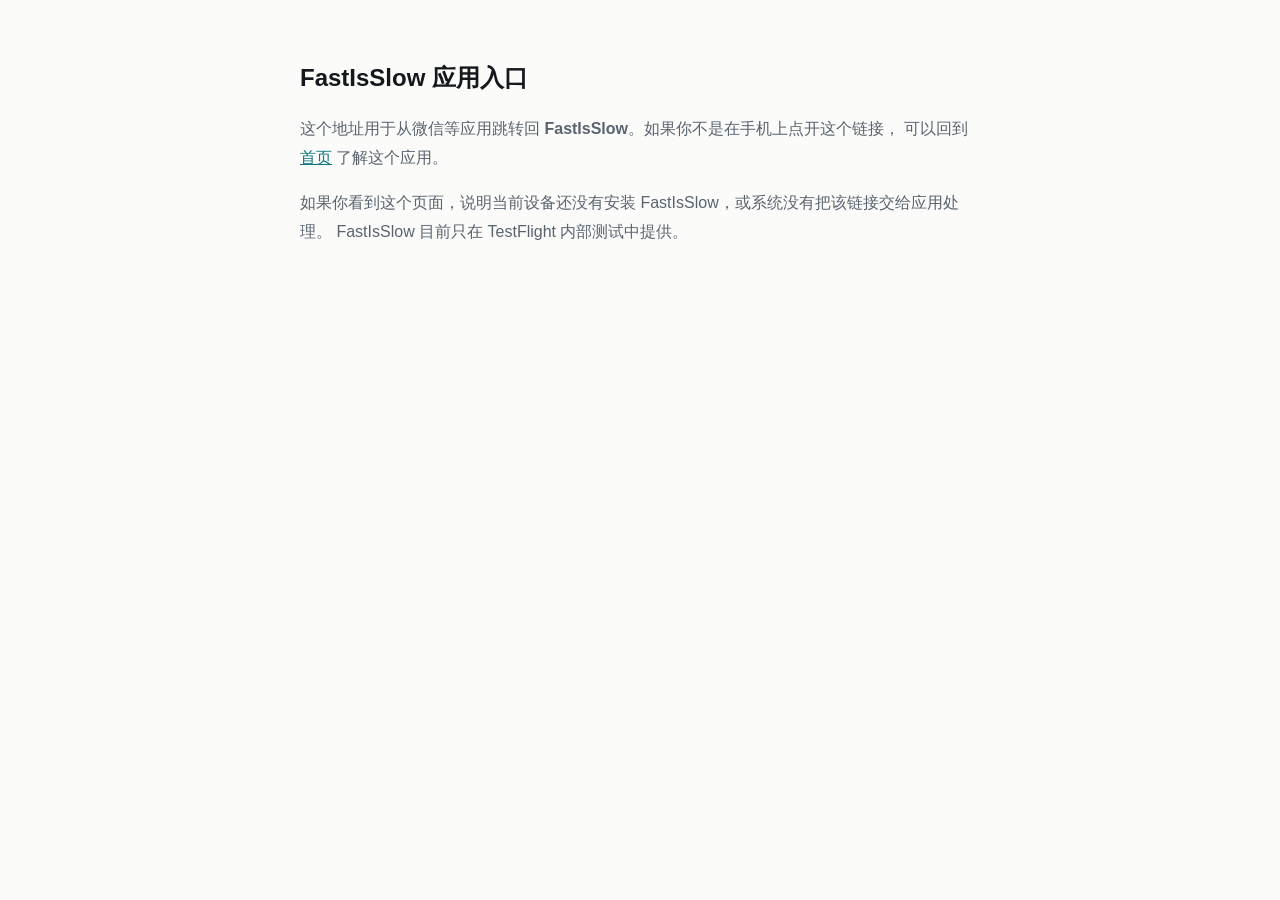
==== app/index.html @ 96f0afd5 "FastIsSlow 官网：应用介绍、隐私政策、用户协议、联系方式与 Universal Link 校验文件" ====
<!DOCTYPE html>
<html lang="zh-CN">
<head>
<meta charset="utf-8">
<meta name="viewport" content="width=device-width, initial-scale=1">
<title>FastIsSlow — 通用链接</title>
<meta name="description" content="FastIsSlow 的 Universal Link 入口。">
<style>
  body { margin:0; background:#fbfbf9; color:#14181d; font:16px/1.8 -apple-system,"PingFang SC","Hiragino Sans GB","Microsoft YaHei",sans-serif; }
  .wrap { max-width:680px; margin:0 auto; padding:56px 22px; }
  h1 { font-size:24px; margin:0 0 8px; }
  p { color:#5a6470; }
  a { color:#0d7680; }
</style>
</head>
<body>
<div class="wrap">
  <h1>FastIsSlow 应用入口</h1>
  <p>
    这个地址用于从微信等应用跳转回 <b>FastIsSlow</b>。如果你不是在手机上点开这个链接，
    可以回到 <a href="/index.html">首页</a> 了解这个应用。
  </p>
  <p>
    如果你看到这个页面，说明当前设备还没有安装 FastIsSlow，或系统没有把该链接交给应用处理。
    FastIsSlow 目前只在 TestFlight 内部测试中提供。
  </p>
</div>
</body>
</html>
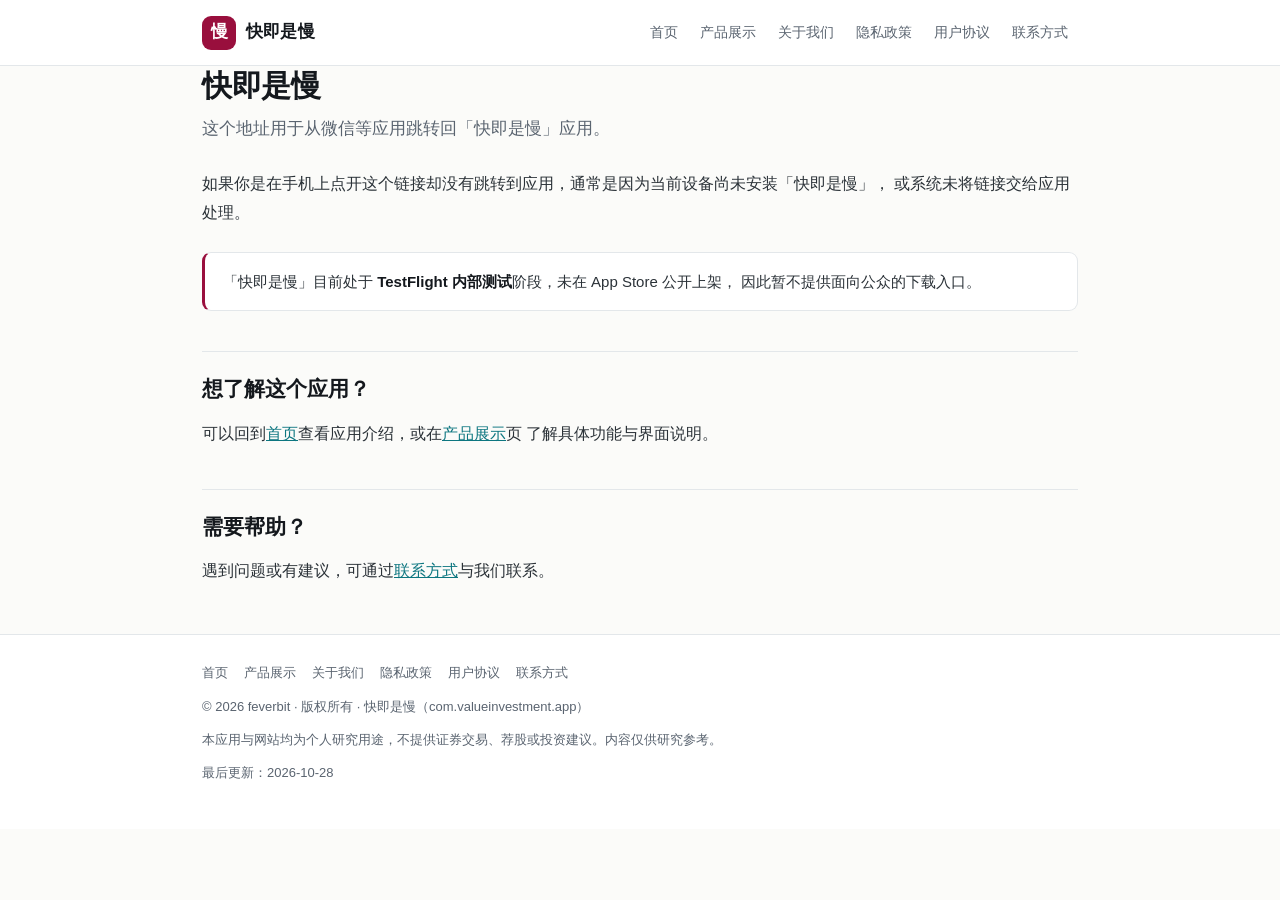
==== commit 33349cec: "按微信开放平台审核要求重做站点：新增产品展示与关于我们页，补齐版权与备案说明" ====
--- a/app/index.html
+++ b/app/index.html
@@ -3,27 +3,72 @@
 <head>
 <meta charset="utf-8">
 <meta name="viewport" content="width=device-width, initial-scale=1">
-<title>FastIsSlow — 通用链接</title>
-<meta name="description" content="FastIsSlow 的 Universal Link 入口。">
-<style>
-  body { margin:0; background:#fbfbf9; color:#14181d; font:16px/1.8 -apple-system,"PingFang SC","Hiragino Sans GB","Microsoft YaHei",sans-serif; }
-  .wrap { max-width:680px; margin:0 auto; padding:56px 22px; }
-  h1 { font-size:24px; margin:0 0 8px; }
-  p { color:#5a6470; }
-  a { color:#0d7680; }
-</style>
+<title>快即是慢 — 应用入口</title>
+<meta name="description" content="「快即是慢」的 Universal Link 入口页，用于从微信等应用跳转回本应用。">
+<meta name="author" content="feverbit">
+<link rel="stylesheet" href="../assets/style.css">
 </head>
 <body>
-<div class="wrap">
-  <h1>FastIsSlow 应用入口</h1>
+
+<header class="site">
+  <div class="wrap">
+    <a class="brand" href="../index.html"><span class="mark">慢</span><b>快即是慢</b></a>
+    <nav class="main">
+      <a href="../index.html">首页</a>
+      <a href="../features.html">产品展示</a>
+      <a href="../about.html">关于我们</a>
+      <a href="../legal/privacy.html">隐私政策</a>
+      <a href="../legal/terms.html">用户协议</a>
+      <a href="../legal/contact.html">联系方式</a>
+    </nav>
+  </div>
+</header>
+
+<main class="wrap">
+
+  <h1>快即是慢</h1>
+  <p class="lede">这个地址用于从微信等应用跳转回「快即是慢」应用。</p>
+
   <p>
-    这个地址用于从微信等应用跳转回 <b>FastIsSlow</b>。如果你不是在手机上点开这个链接，
-    可以回到 <a href="/index.html">首页</a> 了解这个应用。
+    如果你是在手机上点开这个链接却没有跳转到应用，通常是因为当前设备尚未安装「快即是慢」，
+    或系统未将链接交给应用处理。
   </p>
+
+  <div class="callout">
+    <p>
+      「快即是慢」目前处于 <strong>TestFlight 内部测试</strong>阶段，未在 App Store 公开上架，
+      因此暂不提供面向公众的下载入口。
+    </p>
+  </div>
+
+  <h2>想了解这个应用？</h2>
   <p>
-    如果你看到这个页面，说明当前设备还没有安装 FastIsSlow，或系统没有把该链接交给应用处理。
-    FastIsSlow 目前只在 TestFlight 内部测试中提供。
+    可以回到<a href="../index.html">首页</a>查看应用介绍，或在<a href="../features.html">产品展示</a>页
+    了解具体功能与界面说明。
   </p>
-</div>
+
+  <h2>需要帮助？</h2>
+  <p>
+    遇到问题或有建议，可通过<a href="../legal/contact.html">联系方式</a>与我们联系。
+  </p>
+
+</main>
+
+<footer class="site">
+  <div class="wrap">
+    <nav>
+      <a href="../index.html">首页</a>
+      <a href="../features.html">产品展示</a>
+      <a href="../about.html">关于我们</a>
+      <a href="../legal/privacy.html">隐私政策</a>
+      <a href="../legal/terms.html">用户协议</a>
+      <a href="../legal/contact.html">联系方式</a>
+    </nav>
+    <div>© 2026 feverbit · 版权所有 · 快即是慢（com.valueinvestment.app）</div>
+    <div>本应用与网站均为个人研究用途，不提供证券交易、荐股或投资建议。内容仅供研究参考。</div>
+    <div>最后更新：2026-10-28</div>
+  </div>
+</footer>
+
 </body>
 </html>
--- a/assets/style.css
+++ b/assets/style.css
@@ -0,0 +1,149 @@
+:root {
+  --ink: #14181d;
+  --body: #2b3238;
+  --muted: #5a6470;
+  --line: #e3e7ea;
+  --paper: #fbfbf9;
+  --card: #ffffff;
+  --brand: #0d7680;
+  --claret: #990f3d;
+  --soft: #f4f6f6;
+}
+
+* { box-sizing: border-box; }
+
+html { scroll-behavior: smooth; }
+
+body {
+  margin: 0;
+  background: var(--paper);
+  color: var(--ink);
+  font: 16px/1.8 -apple-system, "SF Pro Text", "PingFang SC", "Hiragino Sans GB", "Microsoft YaHei", sans-serif;
+}
+
+.wrap { max-width: 920px; margin: 0 auto; padding: 0 22px; }
+
+/* ---------- 页头 ---------- */
+header.site {
+  position: sticky; top: 0; z-index: 20;
+  background: rgba(255, 255, 255, .94);
+  backdrop-filter: saturate(180%) blur(12px);
+  border-bottom: 1px solid var(--line);
+}
+header.site .wrap {
+  display: flex; align-items: center; justify-content: space-between;
+  gap: 16px; padding-top: 14px; padding-bottom: 14px; flex-wrap: wrap;
+}
+.brand { display: flex; align-items: center; gap: 10px; text-decoration: none; color: inherit; }
+.mark {
+  width: 34px; height: 34px; border-radius: 9px; background: var(--claret);
+  color: #fff; font-weight: 700; display: grid; place-items: center; font-size: 17px;
+}
+.brand b { font-size: 17px; letter-spacing: .2px; }
+nav.main { display: flex; gap: 2px; flex-wrap: wrap; }
+nav.main a {
+  color: var(--muted); text-decoration: none; font-size: 14px;
+  padding: 6px 10px; border-radius: 7px; white-space: nowrap;
+}
+nav.main a:hover { color: var(--brand); background: var(--soft); }
+nav.main a.active { color: var(--brand); font-weight: 600; background: var(--soft); }
+
+/* ---------- 主体 ---------- */
+main { padding: 40px 0 10px; }
+
+h1 { font-size: 30px; line-height: 1.32; margin: 0 0 8px; letter-spacing: -.3px; }
+h2 { font-size: 21px; margin: 40px 0 12px; padding-top: 18px; border-top: 1px solid var(--line); }
+h3 { font-size: 16.5px; margin: 24px 0 8px; }
+h4 { font-size: 15px; margin: 18px 0 6px; color: var(--muted); }
+
+p, li { color: var(--body); }
+p { margin: 0 0 14px; }
+ul, ol { padding-left: 22px; margin: 0 0 16px; }
+li { margin: 5px 0; }
+strong { color: var(--ink); }
+a { color: var(--brand); }
+
+.lede { font-size: 17px; color: var(--muted); margin: 0 0 26px; }
+.meta { font-size: 14px; color: var(--muted); margin: 0 0 26px; }
+.sub { font-size: 14px; color: var(--muted); margin: -6px 0 18px; }
+
+/* ---------- 组件 ---------- */
+.callout {
+  border: 1px solid var(--line); border-left: 3px solid var(--claret);
+  background: var(--card); border-radius: 9px; padding: 15px 18px; margin: 24px 0;
+  font-size: 15px;
+}
+.callout p:last-child { margin-bottom: 0; }
+
+.grid { display: grid; grid-template-columns: repeat(auto-fit, minmax(230px, 1fr)); gap: 14px; margin: 20px 0 8px; }
+.card {
+  border: 1px solid var(--line); background: var(--card);
+  border-radius: 11px; padding: 16px 18px;
+}
+.card b { display: block; margin-bottom: 5px; font-size: 15.5px; }
+.card p { color: var(--muted); font-size: 14.5px; line-height: 1.7; margin: 0; }
+
+.steps { counter-reset: step; list-style: none; padding: 0; margin: 18px 0; }
+.steps li {
+  position: relative; padding: 0 0 0 42px; margin: 0 0 16px;
+  counter-increment: step;
+}
+.steps li::before {
+  content: counter(step);
+  position: absolute; left: 0; top: 2px;
+  width: 27px; height: 27px; border-radius: 50%;
+  background: var(--brand); color: #fff;
+  font-size: 14px; font-weight: 600;
+  display: grid; place-items: center;
+}
+.steps b { display: block; margin-bottom: 2px; }
+
+table { width: 100%; border-collapse: collapse; margin: 14px 0 18px; font-size: 14.5px; }
+th, td { border: 1px solid var(--line); padding: 10px 12px; text-align: left; vertical-align: top; }
+th { background: var(--soft); font-weight: 600; }
+td { background: var(--card); }
+
+dl { margin: 16px 0; }
+dt { font-size: 13px; color: var(--muted); margin-top: 14px; }
+dd { margin: 3px 0 0; font-size: 15px; word-break: break-word; }
+
+.screenshot {
+  border: 1px solid var(--line); border-radius: 12px; overflow: hidden;
+  background: var(--soft); margin: 16px 0;
+}
+.screenshot .bar {
+  display: flex; align-items: center; gap: 6px;
+  padding: 9px 12px; background: #fff; border-bottom: 1px solid var(--line);
+}
+.screenshot .dot { width: 9px; height: 9px; border-radius: 50%; background: #d9dee2; }
+.screenshot .title { font-size: 12.5px; color: var(--muted); margin-left: 6px; }
+.screenshot .body { padding: 16px 18px; font-size: 14.5px; color: var(--body); }
+.screenshot .body ul { margin: 0; }
+
+.toc {
+  border: 1px solid var(--line); background: var(--card);
+  border-radius: 10px; padding: 14px 18px; margin: 0 0 28px;
+}
+.toc b { display: block; font-size: 13px; color: var(--muted); margin-bottom: 6px; }
+.toc a { display: inline-block; margin: 0 14px 4px 0; font-size: 14.5px; }
+
+footer.site {
+  border-top: 1px solid var(--line); margin-top: 48px; padding: 26px 0 44px;
+  color: var(--muted); font-size: 13px; background: #fff;
+}
+footer.site .wrap { display: grid; gap: 10px; }
+footer.site nav { display: flex; flex-wrap: wrap; gap: 16px; }
+footer.site a { color: var(--muted); text-decoration: none; }
+footer.site a:hover { color: var(--brand); }
+
+@media (max-width: 560px) {
+  h1 { font-size: 25px; }
+  h2 { font-size: 19px; }
+  header.site .wrap { padding-top: 12px; padding-bottom: 12px; }
+  nav.main { width: 100%; }
+  nav.main a { padding: 6px 8px; }
+  table, tbody, tr, th, td { display: block; width: 100%; }
+  th { border-bottom: 0; }
+  td { border-top: 0; }
+  .grid { grid-template-columns: 1fr; }
+}
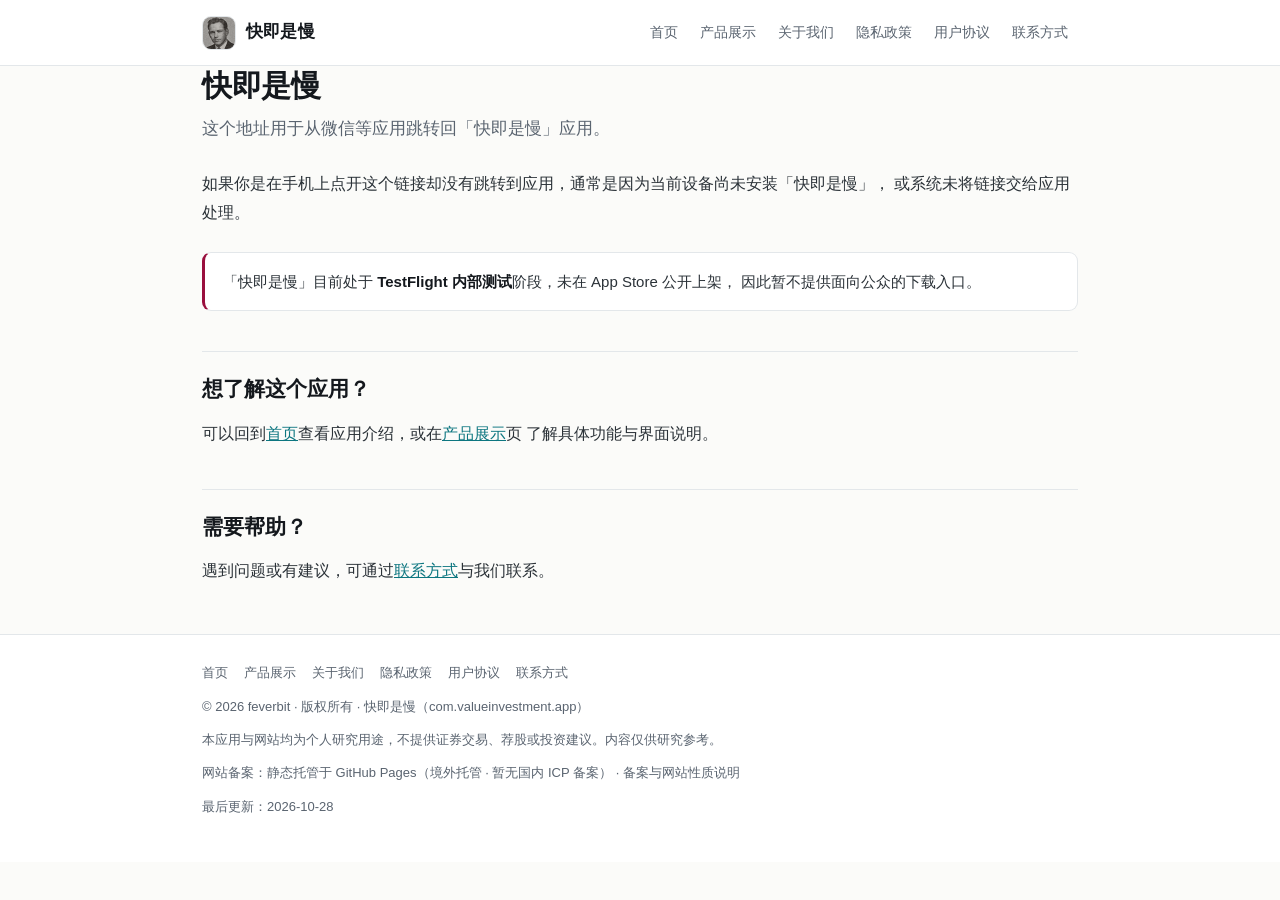
==== commit f9373fb0: "引入 App 图标与 favicon，全站页脚补充备案与托管说明" ====
--- a/app/index.html
+++ b/app/index.html
@@ -6,13 +6,15 @@
 <title>快即是慢 — 应用入口</title>
 <meta name="description" content="「快即是慢」的 Universal Link 入口页，用于从微信等应用跳转回本应用。">
 <meta name="author" content="feverbit">
+<link rel="icon" type="image/png" sizes="192x192" href="../assets/img/app-icon-192.png">
+<link rel="apple-touch-icon" href="../assets/img/apple-touch-icon.png">
 <link rel="stylesheet" href="../assets/style.css">
 </head>
 <body>
 
 <header class="site">
   <div class="wrap">
-    <a class="brand" href="../index.html"><span class="mark">慢</span><b>快即是慢</b></a>
+    <a class="brand" href="../index.html"><span class="mark"><img src="../assets/img/app-icon-64.png" alt="快即是慢 应用图标" width="34" height="34"></span><b>快即是慢</b></a>
     <nav class="main">
       <a href="../index.html">首页</a>
       <a href="../features.html">产品展示</a>
@@ -66,6 +68,7 @@
     </nav>
     <div>© 2026 feverbit · 版权所有 · 快即是慢（com.valueinvestment.app）</div>
     <div>本应用与网站均为个人研究用途，不提供证券交易、荐股或投资建议。内容仅供研究参考。</div>
+    <div>网站备案：静态托管于 GitHub Pages（境外托管 · 暂无国内 ICP 备案） · <a href="../about.html#site">备案与网站性质说明</a></div>
     <div>最后更新：2026-10-28</div>
   </div>
 </footer>
--- a/assets/style.css
+++ b/assets/style.css
@@ -36,9 +36,11 @@
 }
 .brand { display: flex; align-items: center; gap: 10px; text-decoration: none; color: inherit; }
 .mark {
-  width: 34px; height: 34px; border-radius: 9px; background: var(--claret);
-  color: #fff; font-weight: 700; display: grid; place-items: center; font-size: 17px;
+  width: 34px; height: 34px; border-radius: 9px; overflow: hidden;
+  border: 1px solid var(--line); background: #fff;
+  display: block; flex: 0 0 auto;
 }
+.mark img { width: 100%; height: 100%; display: block; object-fit: cover; }
 .brand b { font-size: 17px; letter-spacing: .2px; }
 nav.main { display: flex; gap: 2px; flex-wrap: wrap; }
 nav.main a {
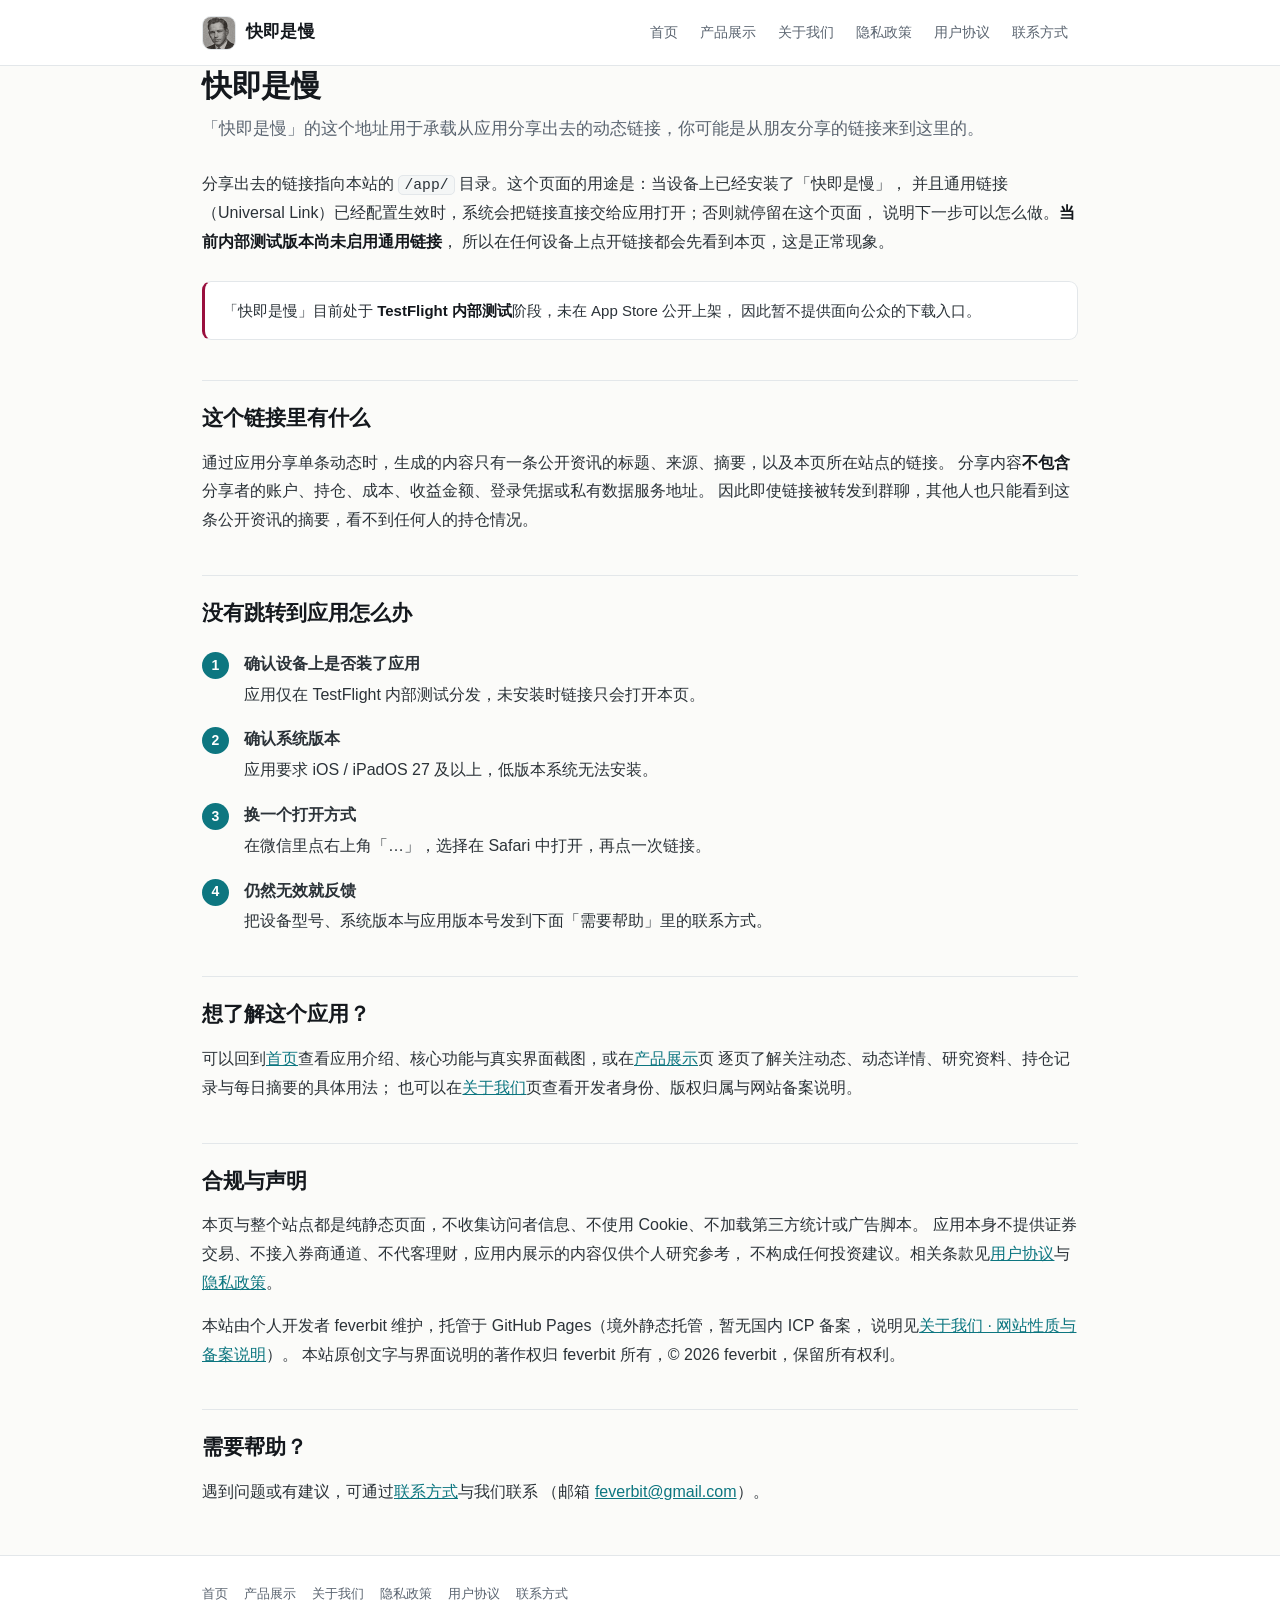
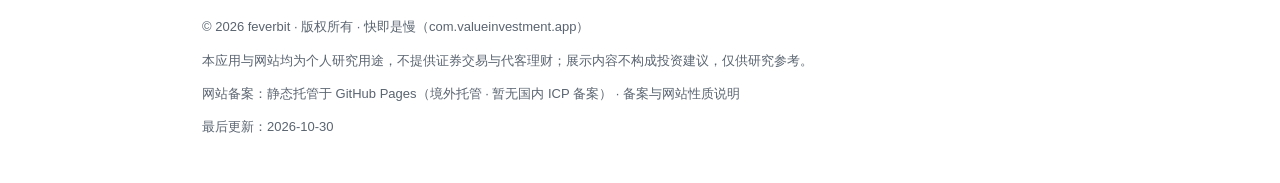
==== commit f9fe2077: "按 #18 复审意见补齐正文量并修正内容一致性（feverbit/ValueInvestment-iOS#18） - 联系方式页补充反馈所需信息、处理流程与 TestFlight 邀请说明，<main" ====
--- a/app/index.html
+++ b/app/index.html
@@ -29,11 +29,13 @@
 <main class="wrap">
 
   <h1>快即是慢</h1>
-  <p class="lede">这个地址用于从微信等应用跳转回「快即是慢」应用。</p>
+  <p class="lede">「快即是慢」的这个地址用于承载从应用分享出去的动态链接，你可能是从朋友分享的链接来到这里的。</p>
 
   <p>
-    如果你是在手机上点开这个链接却没有跳转到应用，通常是因为当前设备尚未安装「快即是慢」，
-    或系统未将链接交给应用处理。
+    分享出去的链接指向本站的 <code>/app/</code> 目录。这个页面的用途是：当设备上已经安装了「快即是慢」，
+    并且通用链接（Universal Link）已经配置生效时，系统会把链接直接交给应用打开；否则就停留在这个页面，
+    说明下一步可以怎么做。<strong>当前内部测试版本尚未启用通用链接</strong>，
+    所以在任何设备上点开链接都会先看到本页，这是正常现象。
   </p>
 
   <div class="callout">
@@ -43,15 +45,44 @@
     </p>
   </div>
 
+  <h2>这个链接里有什么</h2>
+  <p>
+    通过应用分享单条动态时，生成的内容只有一条公开资讯的标题、来源、摘要，以及本页所在站点的链接。
+    分享内容<strong>不包含</strong>分享者的账户、持仓、成本、收益金额、登录凭据或私有数据服务地址。
+    因此即使链接被转发到群聊，其他人也只能看到这条公开资讯的摘要，看不到任何人的持仓情况。
+  </p>
+
+  <h2>没有跳转到应用怎么办</h2>
+  <ol class="steps">
+    <li><b>确认设备上是否装了应用</b>应用仅在 TestFlight 内部测试分发，未安装时链接只会打开本页。</li>
+    <li><b>确认系统版本</b>应用要求 iOS / iPadOS 27 及以上，低版本系统无法安装。</li>
+    <li><b>换一个打开方式</b>在微信里点右上角「…」，选择在 Safari 中打开，再点一次链接。</li>
+    <li><b>仍然无效就反馈</b>把设备型号、系统版本与应用版本号发到下面「需要帮助」里的联系方式。</li>
+  </ol>
+
   <h2>想了解这个应用？</h2>
   <p>
-    可以回到<a href="../index.html">首页</a>查看应用介绍，或在<a href="../features.html">产品展示</a>页
-    了解具体功能与界面说明。
+    可以回到<a href="../index.html">首页</a>查看应用介绍、核心功能与真实界面截图，或在<a href="../features.html">产品展示</a>页
+    逐页了解关注动态、动态详情、研究资料、持仓记录与每日摘要的具体用法；
+    也可以在<a href="../about.html">关于我们</a>页查看开发者身份、版权归属与网站备案说明。
+  </p>
+
+  <h2>合规与声明</h2>
+  <p>
+    本页与整个站点都是纯静态页面，不收集访问者信息、不使用 Cookie、不加载第三方统计或广告脚本。
+    应用本身不提供证券交易、不接入券商通道、不代客理财，应用内展示的内容仅供个人研究参考，
+    不构成任何投资建议。相关条款见<a href="../legal/terms.html">用户协议</a>与<a href="../legal/privacy.html">隐私政策</a>。
+  </p>
+  <p>
+    本站由个人开发者 feverbit 维护，托管于 GitHub Pages（境外静态托管，暂无国内 ICP 备案，
+    说明见<a href="../about.html#site">关于我们 · 网站性质与备案说明</a>）。
+    本站原创文字与界面说明的著作权归 feverbit 所有，© 2026 feverbit，保留所有权利。
   </p>
 
   <h2>需要帮助？</h2>
   <p>
-    遇到问题或有建议，可通过<a href="../legal/contact.html">联系方式</a>与我们联系。
+    遇到问题或有建议，可通过<a href="../legal/contact.html">联系方式</a>与我们联系
+    （邮箱 <a href="mailto:feverbit@gmail.com">feverbit@gmail.com</a>）。
   </p>
 
 </main>
@@ -67,9 +98,9 @@
       <a href="../legal/contact.html">联系方式</a>
     </nav>
     <div>© 2026 feverbit · 版权所有 · 快即是慢（com.valueinvestment.app）</div>
-    <div>本应用与网站均为个人研究用途，不提供证券交易、荐股或投资建议。内容仅供研究参考。</div>
+    <div>本应用与网站均为个人研究用途，不提供证券交易与代客理财；展示内容不构成投资建议，仅供研究参考。</div>
     <div>网站备案：静态托管于 GitHub Pages（境外托管 · 暂无国内 ICP 备案） · <a href="../about.html#site">备案与网站性质说明</a></div>
-    <div>最后更新：2026-10-28</div>
+    <div>最后更新：2026-10-30</div>
   </div>
 </footer>
 
--- a/assets/style.css
+++ b/assets/style.css
@@ -57,6 +57,13 @@
 h2 { font-size: 21px; margin: 40px 0 12px; padding-top: 18px; border-top: 1px solid var(--line); }
 h3 { font-size: 16.5px; margin: 24px 0 8px; }
 h4 { font-size: 15px; margin: 18px 0 6px; color: var(--muted); }
+
+code {
+  font-family: ui-monospace, SFMono-Regular, Menlo, monospace;
+  font-size: .92em; background: var(--soft);
+  border: 1px solid var(--line); border-radius: 5px;
+  padding: 1px 5px;
+}
 
 p, li { color: var(--body); }
 p { margin: 0 0 14px; }
@@ -122,6 +129,27 @@
 .screenshot .body { padding: 16px 18px; font-size: 14.5px; color: var(--body); }
 .screenshot .body ul { margin: 0; }
 
+/* 真实界面截图：手机比例的图片，居中展示，带手机外框感 */
+.phones {
+  display: flex; flex-wrap: wrap; gap: 22px; justify-content: center;
+  margin: 22px 0 8px; align-items: flex-start;
+}
+.phone {
+  flex: 0 1 290px; max-width: 320px;
+  border: 1px solid var(--line); border-radius: 20px;
+  background: #fff; padding: 9px;
+  box-shadow: 0 2px 10px rgba(20, 24, 29, .05);
+}
+.phone img {
+  display: block; width: 100%; height: auto;
+  border-radius: 13px; border: 1px solid var(--line);
+}
+.phone figcaption {
+  font-size: 13px; color: var(--muted); text-align: center;
+  padding: 9px 4px 3px; line-height: 1.6;
+}
+.phone figcaption b { display: block; color: var(--ink); font-size: 13.5px; margin-bottom: 2px; }
+
 .toc {
   border: 1px solid var(--line); background: var(--card);
   border-radius: 10px; padding: 14px 18px; margin: 0 0 28px;
